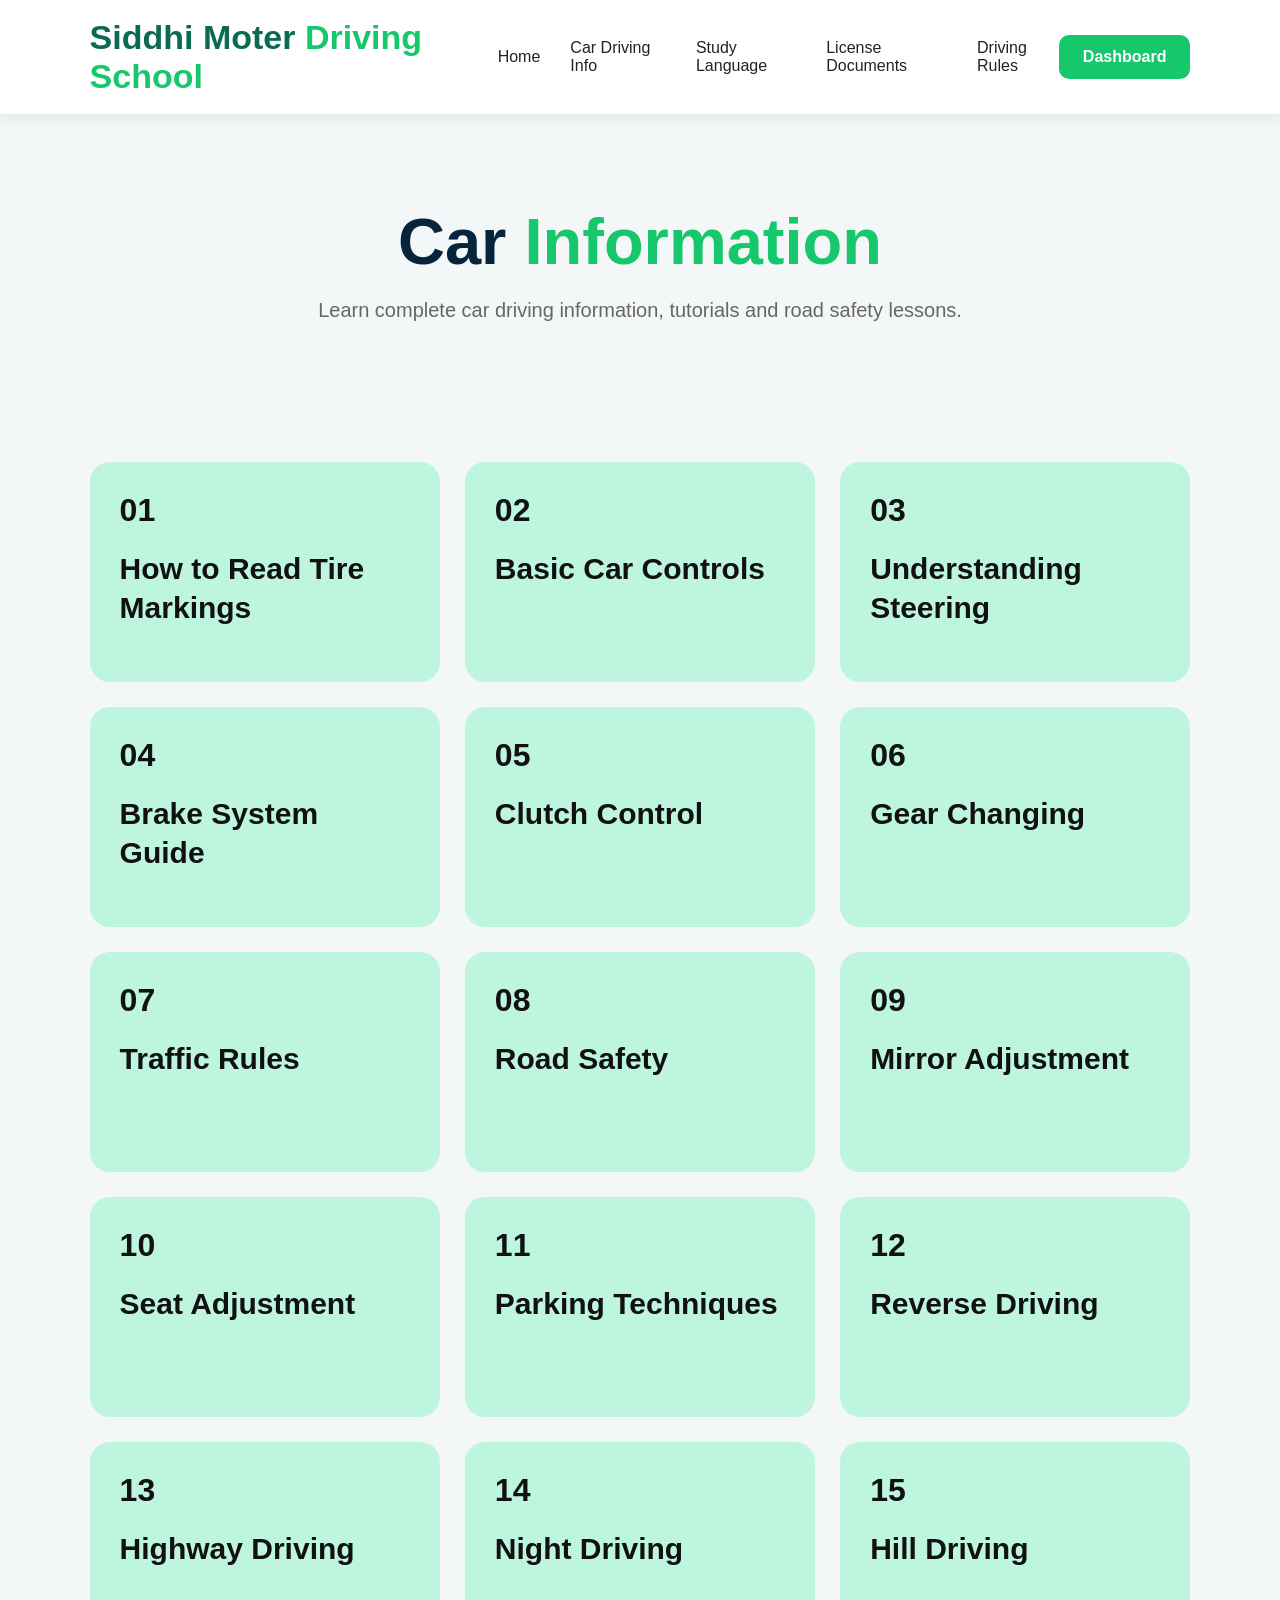
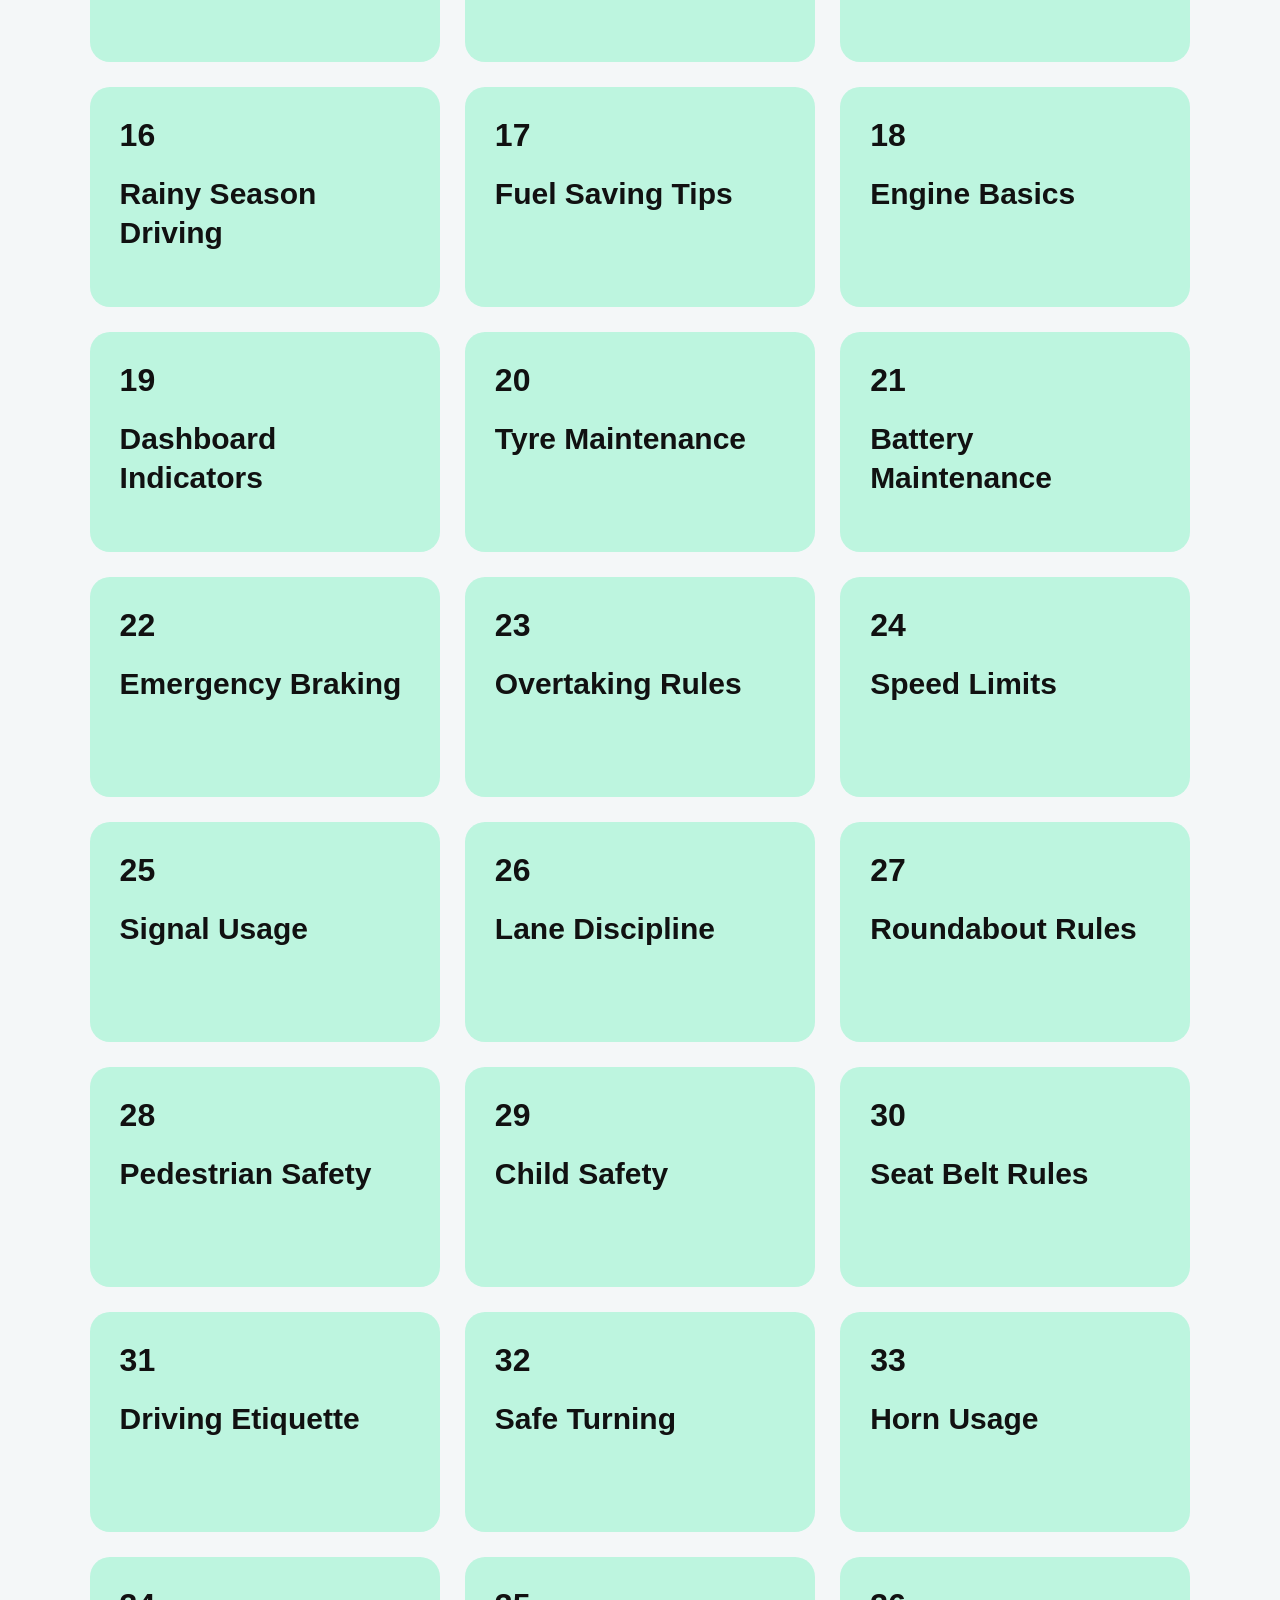
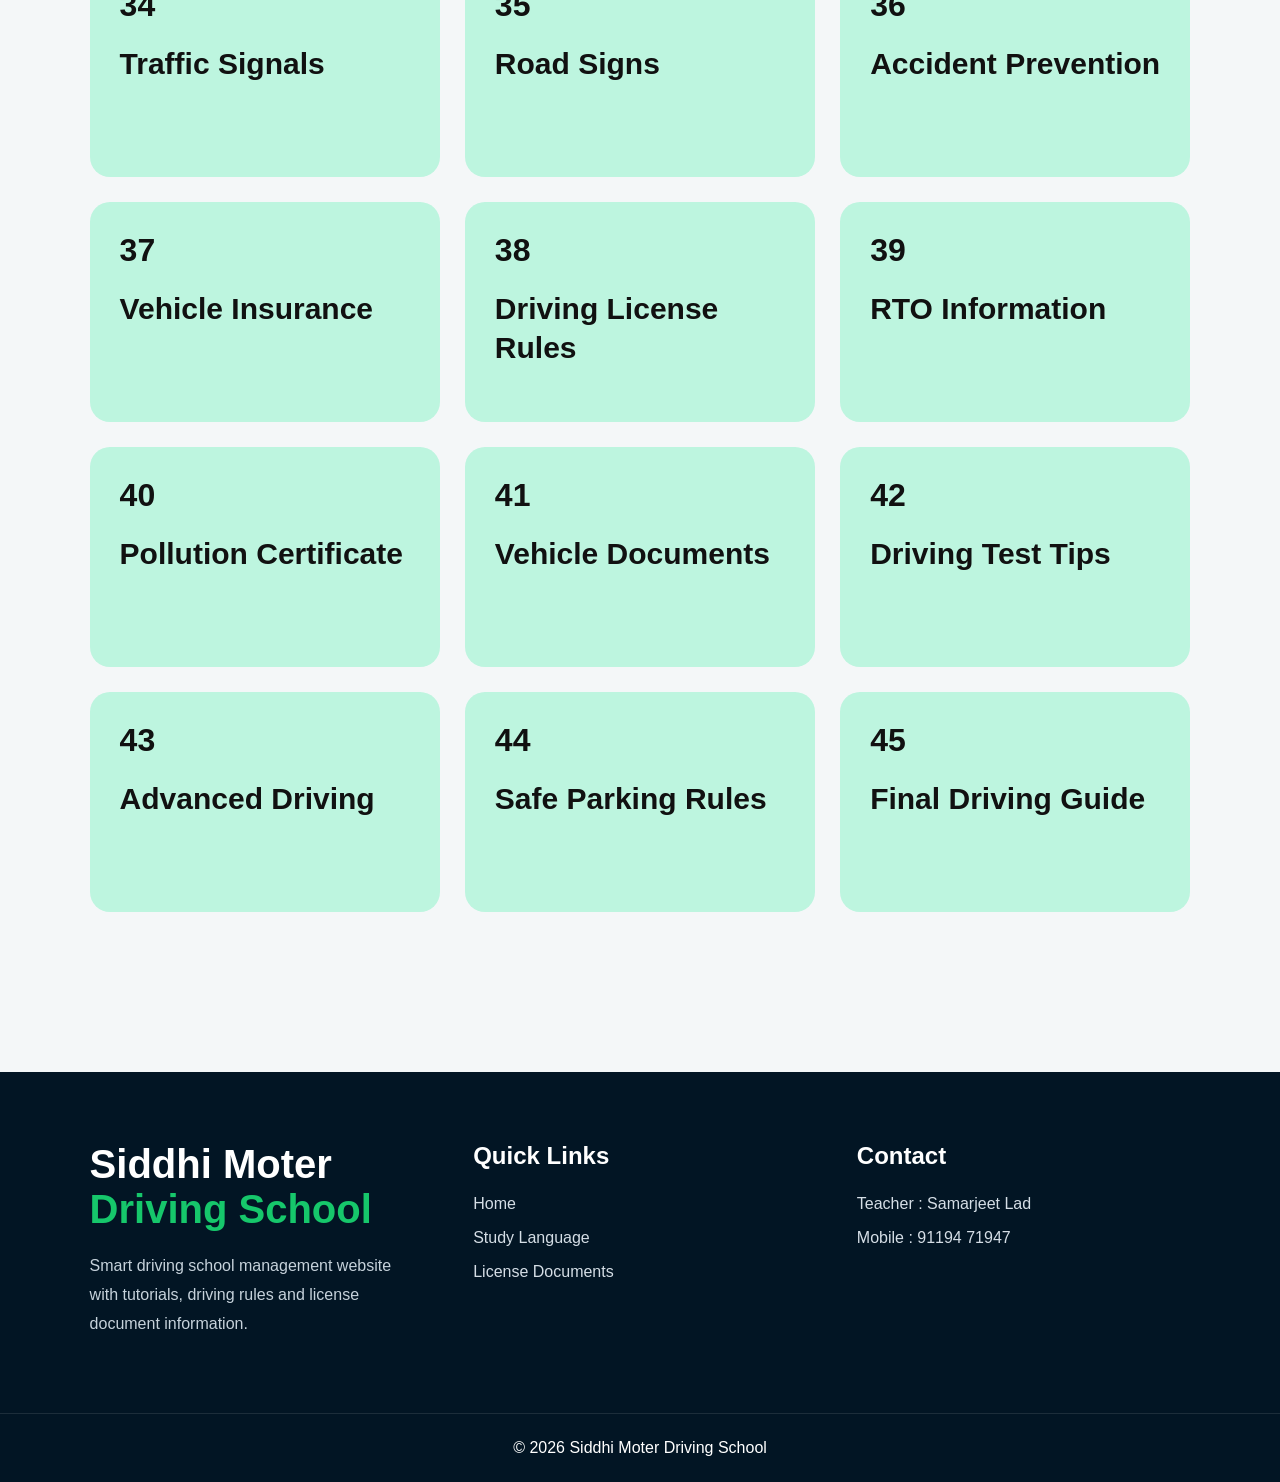
==== english-learning.html @ a5716d92 "chenge" ====
<!DOCTYPE html>
<html lang="en">

<head>

    <meta charset="UTF-8">

    <meta name="viewport"
    content="width=device-width, initial-scale=1.0">

    <title>Car Information</title>

    <!-- CSS -->
    <link rel="stylesheet"
    href="css/style.css">

</head>

<body>

    <!-- ================= NAVBAR ================= -->

    <nav class="navbar">

        <div class="logo">
            Siddhi Moter
            <span>Driving School</span>
        </div>

        <ul class="nav-links">

            <li><a href="Index.html">Home</a></li>

            <li><a href="#">Car Driving Info</a></li>

            <li><a href="study-language.html">
                Study Language
            </a></li>

            <li><a href="License document.html">
                License Documents
            </a></li>

            <li><a href="#">Driving Rules</a></li>

        </ul>

        <button class="btn">
            Dashboard
        </button>

    </nav>

    <!-- ================= PAGE TITLE ================= -->

    <section class="page-title">

        <h1>
            Car <span>Information</span>
        </h1>

        <p>
            Learn complete car driving information,
            tutorials and road safety lessons.
        </p>

    </section>

    <!-- ================= INFORMATION GRID ================= -->

    <section class="info-grid">

        <!-- CARD 01 -->

<!-- CARD 01 -->

<div class="info-card"

onclick="openPopup(

'How to Read Tire Markings',

'Understanding tire markings is essential when selecting the right tire for your vehicle.\n\n1️⃣ Tire Width (205):\nThe tire width is measured in millimeters. 205 means the tire is 205 mm wide. Wider tires provide better grip and stability.\n\n2️⃣ Aspect Ratio (55):\nThis represents the sidewall height as a percentage of the tire width. Lower sidewalls improve handling.\n\n3️⃣ Construction (R):\nR stands for radial construction, the most common and durable tire construction used in modern vehicles.\n\n4️⃣ Rim Diameter (16):\nThis shows the wheel size in inches. The tire fits a 16-inch rim.\n\n5️⃣ Load Index (91):\nThe load index indicates the maximum weight capacity. 91 means 615 kg per tire.\n\n6️⃣ Speed Rating (V):\nV-rated tires safely support speeds up to 240 km/h (149 mph).\n\nWhy This Matters:\nChoosing the correct tire improves safety, performance, handling and comfort while driving.\n\nNote:\nTire and Tyre are different spellings of the same thing. Tire is American English and Tyre is British English.'

)">

    <span>01</span>

    <h2>
        How to Read Tire Markings
    </h2>

</div>
        <!-- CARD 02 -->
        <a href="#" class="info-card">
            <span>02</span>
            <h2>Basic Car Controls</h2>
        </a>

        <!-- CARD 03 -->
        <a href="#" class="info-card">
            <span>03</span>
            <h2>Understanding Steering</h2>
        </a>

        <!-- CARD 04 -->
        <a href="#" class="info-card">
            <span>04</span>
            <h2>Brake System Guide</h2>
        </a>

        <!-- CARD 05 -->
        <a href="#" class="info-card">
            <span>05</span>
            <h2>Clutch Control</h2>
        </a>

        <!-- CARD 06 -->
        <a href="#" class="info-card">
            <span>06</span>
            <h2>Gear Changing</h2>
        </a>

        <!-- CARD 07 -->
        <a href="#" class="info-card">
            <span>07</span>
            <h2>Traffic Rules</h2>
        </a>

        <!-- CARD 08 -->
        <a href="#" class="info-card">
            <span>08</span>
            <h2>Road Safety</h2>
        </a>

        <!-- CARD 09 -->
        <a href="#" class="info-card">
            <span>09</span>
            <h2>Mirror Adjustment</h2>
        </a>

        <!-- CARD 10 -->
        <a href="#" class="info-card">
            <span>10</span>
            <h2>Seat Adjustment</h2>
        </a>

        <!-- CARD 11 -->
        <a href="#" class="info-card">
            <span>11</span>
            <h2>Parking Techniques</h2>
        </a>

        <!-- CARD 12 -->
        <a href="#" class="info-card">
            <span>12</span>
            <h2>Reverse Driving</h2>
        </a>

        <!-- CARD 13 -->
        <a href="#" class="info-card">
            <span>13</span>
            <h2>Highway Driving</h2>
        </a>

        <!-- CARD 14 -->
        <a href="#" class="info-card">
            <span>14</span>
            <h2>Night Driving</h2>
        </a>

        <!-- CARD 15 -->
        <a href="#" class="info-card">
            <span>15</span>
            <h2>Hill Driving</h2>
        </a>

        <!-- CARD 16 -->
        <a href="#" class="info-card">
            <span>16</span>
            <h2>Rainy Season Driving</h2>
        </a>

        <!-- CARD 17 -->
        <a href="#" class="info-card">
            <span>17</span>
            <h2>Fuel Saving Tips</h2>
        </a>

        <!-- CARD 18 -->
        <a href="#" class="info-card">
            <span>18</span>
            <h2>Engine Basics</h2>
        </a>

        <!-- CARD 19 -->
        <a href="#" class="info-card">
            <span>19</span>
            <h2>Dashboard Indicators</h2>
        </a>

        <!-- CARD 20 -->
        <a href="#" class="info-card">
            <span>20</span>
            <h2>Tyre Maintenance</h2>
        </a>

        <!-- CARD 21 -->
        <a href="#" class="info-card">
            <span>21</span>
            <h2>Battery Maintenance</h2>
        </a>

        <!-- CARD 22 -->
        <a href="#" class="info-card">
            <span>22</span>
            <h2>Emergency Braking</h2>
        </a>

        <!-- CARD 23 -->
        <a href="#" class="info-card">
            <span>23</span>
            <h2>Overtaking Rules</h2>
        </a>

        <!-- CARD 24 -->
        <a href="#" class="info-card">
            <span>24</span>
            <h2>Speed Limits</h2>
        </a>

        <!-- CARD 25 -->
        <a href="#" class="info-card">
            <span>25</span>
            <h2>Signal Usage</h2>
        </a>

        <!-- CARD 26 -->
        <a href="#" class="info-card">
            <span>26</span>
            <h2>Lane Discipline</h2>
        </a>

        <!-- CARD 27 -->
        <a href="#" class="info-card">
            <span>27</span>
            <h2>Roundabout Rules</h2>
        </a>

        <!-- CARD 28 -->
        <a href="#" class="info-card">
            <span>28</span>
            <h2>Pedestrian Safety</h2>
        </a>

        <!-- CARD 29 -->
        <a href="#" class="info-card">
            <span>29</span>
            <h2>Child Safety</h2>
        </a>

        <!-- CARD 30 -->
        <a href="#" class="info-card">
            <span>30</span>
            <h2>Seat Belt Rules</h2>
        </a>

        <!-- CARD 31 -->
        <a href="#" class="info-card">
            <span>31</span>
            <h2>Driving Etiquette</h2>
        </a>

        <!-- CARD 32 -->
        <a href="#" class="info-card">
            <span>32</span>
            <h2>Safe Turning</h2>
        </a>

        <!-- CARD 33 -->
        <a href="#" class="info-card">
            <span>33</span>
            <h2>Horn Usage</h2>
        </a>

        <!-- CARD 34 -->
        <a href="#" class="info-card">
            <span>34</span>
            <h2>Traffic Signals</h2>
        </a>

        <!-- CARD 35 -->
        <a href="#" class="info-card">
            <span>35</span>
            <h2>Road Signs</h2>
        </a>

        <!-- CARD 36 -->
        <a href="#" class="info-card">
            <span>36</span>
            <h2>Accident Prevention</h2>
        </a>

        <!-- CARD 37 -->
        <a href="#" class="info-card">
            <span>37</span>
            <h2>Vehicle Insurance</h2>
        </a>

        <!-- CARD 38 -->
        <a href="#" class="info-card">
            <span>38</span>
            <h2>Driving License Rules</h2>
        </a>

        <!-- CARD 39 -->
        <a href="#" class="info-card">
            <span>39</span>
            <h2>RTO Information</h2>
        </a>

        <!-- CARD 40 -->
        <a href="#" class="info-card">
            <span>40</span>
            <h2>Pollution Certificate</h2>
        </a>

        <!-- CARD 41 -->
        <a href="#" class="info-card">
            <span>41</span>
            <h2>Vehicle Documents</h2>
        </a>

        <!-- CARD 42 -->
        <a href="#" class="info-card">
            <span>42</span>
            <h2>Driving Test Tips</h2>
        </a>

        <!-- CARD 43 -->
        <a href="#" class="info-card">
            <span>43</span>
            <h2>Advanced Driving</h2>
        </a>

        <!-- CARD 44 -->
        <a href="#" class="info-card">
            <span>44</span>
            <h2>Safe Parking Rules</h2>
        </a>

        <!-- CARD 45 -->
        <a href="#" class="info-card">
            <span>45</span>
            <h2>Final Driving Guide</h2>
        </a>

    </section>

<script>

function openPopup(title, text){

    document.getElementById("popup")
    .style.display = "flex";

    document.getElementById("popup-title")
    .innerText = title;

    document.getElementById("popup-text")
    .innerText = text;
}

function closePopup(){

    document.getElementById("popup")
    .style.display = "none";
}

/* CLOSE WHEN CLICK OUTSIDE */

window.onclick = function(event){

    let popup =
    document.getElementById("popup");

    if(event.target == popup){

        popup.style.display = "none";
    }
}

</script>

<!-- ================= POPUP MODAL ================= -->

<div class="popup-overlay" id="popup">

    <div class="popup-box">

        <h1 id="popup-title">
            Car Information
        </h1>

        <p id="popup-text">

            Learn complete driving tutorials,
            traffic rules and safety information.

        </p>

        <button class="close-popup"
        onclick="closePopup()">

            Close

        </button>

    </div>

</div>

    <!-- ================= FOOTER ================= -->

    <footer class="footer">

        <div class="footer-container">

            <div class="footer-box">

                <h1 class="footer-logo">
                    Siddhi Moter
                    <span>Driving School</span>
                </h1>

                <p class="footer-text">

                    Smart driving school management
                    website with tutorials,
                    driving rules and license
                    document information.

                </p>

            </div>

            <div class="footer-box">

                <h2>Quick Links</h2>

                <a href="Index.html">Home</a>

                <a href="study-language.html">
                    Study Language
                </a>

                <a href="License document.html">
                    License Documents
                </a>

            </div>

            <div class="footer-box">

                <h2>Contact</h2>

                <a href="#">
                    Teacher : Samarjeet Lad
                </a>

                <a href="#">
                    Mobile : 91194 71947
                </a>

            </div>

        </div>

        <div class="footer-bottom">

            <p>
                © 2026 Siddhi Moter Driving School
            </p>

        </div>

    </footer>

</body>
</html>
---- css/style.css ----
/* ========================= */
/* GLOBAL CSS */
/* ========================= */

*{
    margin:0;
    padding:0;
    box-sizing:border-box;
    font-family:'Poppins', sans-serif;
}

html{
    scroll-behavior:smooth;
}

body{
    background:#f4f7f8;
    overflow-x:hidden;
    color:#222;
}

img{
    max-width:100%;
    display:block;
}

/* ========================= */
/* NAVBAR */
/* ========================= */

.navbar{
    width:100%;
    background:white;
    padding:18px 7%;
    display:flex;
    justify-content:space-between;
    align-items:center;
    position:sticky;
    top:0;
    z-index:1000;
    box-shadow:0 4px 15px rgba(0,0,0,0.08);
}

.logo{
    font-size:34px;
    font-weight:700;
    color:#0b6b50;
}

.logo span{
    color:#16c76b;
}

.nav-links{
    display:flex;
    align-items:center;
    gap:30px;
    list-style:none;
}

.nav-links li a{
    text-decoration:none;
    color:#222;
    font-size:16px;
    font-weight:500;
    position:relative;
    transition:0.3s;
}

.nav-links li a:hover{
    color:#0b6b50;
}

.nav-links li a::after{
    content:'';
    position:absolute;
    left:0;
    bottom:-5px;
    width:0%;
    height:2px;
    background:#16c76b;
    transition:0.3s;
}

.nav-links li a:hover::after{
    width:100%;
}

/* ========================= */
/* BUTTONS */
/* ========================= */

.btn,
.apply-btn{
    background:#16c76b;
    color:white;
    border:none;
    border-radius:10px;
    padding:13px 24px;
    cursor:pointer;
    font-size:16px;
    font-weight:600;
    transition:0.3s;
}

.btn:hover,
.apply-btn:hover{
    background:#0b8e4b;
    transform:translateY(-3px);
}

/* ========================= */
/* HERO SECTION */
/* ========================= */

.hero{
    width:100%;
    min-height:90vh;
    display:flex;
    justify-content:space-between;
    align-items:center;
    gap:50px;
    padding:70px 7%;
}

.hero-text{
    flex:1;
    animation:fadeUp 1s ease;
}

.small-title{
    color:#0b6b50;
    font-size:14px;
    letter-spacing:3px;
    margin-bottom:20px;
    font-weight:700;
}

.hero-text h1{
    font-size:72px;
    line-height:1.1;
    color:#06253d;
    margin-bottom:25px;
}

.hero-text h1 span{
    color:#16c76b;
}

.hero-text p{
    font-size:20px;
    color:#555;
    line-height:1.8;
    margin-bottom:35px;
}

.hero-buttons{
    display:flex;
    gap:20px;
    flex-wrap:wrap;
}

.outline-btn{
    padding:13px 24px;
    border:2px solid #0b6b50;
    border-radius:10px;
    text-decoration:none;
    color:#0b6b50;
    font-weight:600;
    transition:0.3s;
}

.outline-btn:hover{
    background:#0b6b50;
    color:white;
}

.hero-image{
    flex:1;
}

.hero-image img{
    width:100%;
    height:550px;
    object-fit:cover;
    border-radius:30px;
    box-shadow:0 10px 30px rgba(0,0,0,0.15);
    animation:float 4s infinite ease-in-out;
}

/* ========================= */
/* CARDS */
/* ========================= */

.cards,
.documents,
.rules-container,
.rule-details{
    display:grid;
    gap:30px;
}

.cards{
    padding:80px 7%;
    grid-template-columns:repeat(auto-fit,minmax(250px,1fr));
}

.card,
.doc-card,
.language-card,
.rule-box{
    background:white;
    border-radius:25px;
    overflow:hidden;
    box-shadow:0 10px 30px rgba(0,0,0,0.08);
    transition:0.4s;
}

.card:hover,
.doc-card:hover,
.language-card:hover,
.rule-box:hover{
    transform:translateY(-10px);
}

.card{
    padding:35px;
}

.card h2{
    color:#0b6b50;
    margin-bottom:15px;
}

.card p{
    color:#555;
    line-height:1.7;
}

/* ========================= */
/* PAGE TITLE */
/* ========================= */

.page-title{
    text-align:center;
    padding:90px 20px 60px;
}

.page-title h1{
    font-size:65px;
    color:#06253d;
    margin-bottom:20px;
}

.page-title h1 span{
    color:#16c76b;
}

.page-title p{
    color:#666;
    font-size:20px;
}

/* ========================= */
/* DOCUMENT SECTION */
/* ========================= */

.documents{
    padding:40px 7% 80px;
    grid-template-columns:repeat(auto-fit,minmax(280px,1fr));
}

.doc-card img{
    width:100%;
    height:240px;
    object-fit:cover;
}

.doc-content{
    padding:25px;
}

.doc-content h2{
    color:#0b6b50;
    margin-bottom:15px;
}

.doc-content p{
    color:#555;
    line-height:1.7;
    margin-bottom:20px;
}

/* ========================= */
/* RULES SECTION */
/* ========================= */

.rules-section{
    padding:90px 7%;
    background:#f8fffb;
    text-align:center;
}

.rules-section h1{
    font-size:55px;
    margin-bottom:20px;
    color:#06253d;
}

.rules-section h1 span{
    color:#16c76b;
}

.rules-section p{
    color:#666;
    font-size:18px;
    margin-bottom:50px;
}

.rules-container{
    grid-template-columns:repeat(auto-fit,minmax(320px,1fr));
}

.language-card img{
    width:100%;
    height:280px;
    object-fit:cover;
}

.language-content{
    padding:30px;
}

.language-content h2{
    color:#0b6b50;
    margin-bottom:15px;
}

.language-content p{
    color:#555;
    line-height:1.7;
    margin-bottom:20px;
}

/* ========================= */
/* RULE DETAILS */
/* ========================= */

.rule-details{
    padding:70px 7%;
    grid-template-columns:repeat(auto-fit,minmax(350px,1fr));
}

.rule-box{
    padding:40px;
}

.rule-box h1{
    color:#0b6b50;
    margin-bottom:25px;
    font-size:34px;
}

.rule-box ul{
    padding-left:20px;
}

.rule-box ul li{
    margin-bottom:18px;
    line-height:1.8;
    color:#444;
}

/* ========================= */
/* FOOTER */
/* ========================= */

.footer{
    background:#021524;
    color:white;
    padding-top:70px;
    margin-top:80px;
}

.footer-container{
    padding:0 7%;
    display:grid;
    grid-template-columns:repeat(auto-fit,minmax(220px,1fr));
    gap:50px;
}

.footer-box{
    display:flex;
    flex-direction:column;
}

.footer-logo{
    font-size:40px;
    margin-bottom:20px;
}

.footer-logo span{
    color:#16c76b;
}

.footer-text{
    color:#c6d2db;
    line-height:1.8;
    margin-bottom:25px;
}

.footer-box h2{
    margin-bottom:25px;
}

.footer-box a{
    text-decoration:none;
    color:#d5dee6;
    margin-bottom:16px;
    transition:0.3s;
}

.footer-box a:hover{
    color:#16c76b;
    transform:translateX(5px);
}

.footer-bottom{
    margin-top:50px;
    border-top:1px solid rgba(255,255,255,0.1);
    text-align:center;
    padding:25px;
}

/* ========================= */
/* ANIMATION */
/* ========================= */

@keyframes fadeUp{

    from{
        opacity:0;
        transform:translateY(40px);
    }

    to{
        opacity:1;
        transform:translateY(0);
    }
}

@keyframes float{

    0%{
        transform:translateY(0px);
    }

    50%{
        transform:translateY(-15px);
    }

    100%{
        transform:translateY(0px);
    }
}

/* ========================= */
/* TABLET */
/* ========================= */

@media(max-width:992px){

    .hero{
        flex-direction:column;
        text-align:center;
    }

    .hero-text h1{
        font-size:52px;
    }

    .hero-buttons{
        justify-content:center;
    }

    .hero-image img{
        height:auto;
    }
}

/* ================= MOBILE NAVBAR ================= */

@media(max-width:768px){

    .navbar{
        width:100%;
        padding:12px 15px;
        display:flex;
        justify-content:space-between;
        align-items:center;
        flex-wrap:nowrap;
        overflow-x:auto;
        white-space:nowrap;
        gap:15px;
    }

    .navbar::-webkit-scrollbar{
        display:none;
    }

    .logo{
        font-size:28px;
        flex-shrink:0;
    }

    .nav-links{
        display:flex;
        flex-direction:row;
        align-items:center;
        gap:12px;
        list-style:none;
        flex-shrink:0;
    }

    .nav-links li{
        width:auto;
    }

    .nav-links li a{
        text-decoration:none;
        color:#222;
        font-size:14px;
        padding:10px 16px;
        background:#f1f4f5;
        border-radius:8px;
        display:block;
        transition:0.3s;
    }

    .nav-links li a:hover{
        background:#16c76b;
        color:white;
    }

    .btn{
        padding:10px 18px;
        font-size:14px;
        flex-shrink:0;
    }

}

.card-link{
    text-decoration:none;
    color:inherit;
    display:block;
}

/* ========================= */
/* SMALL MOBILE */
/* ========================= */

/*@media(max-width:480px){

    .hero-text h1{
        font-size:32px;
    }

    .page-title h1{
        font-size:34px;
    }

    .rules-section h1{
        font-size:30px;
    }

    .logo{
        font-size:28px;
    }
}*/
/* ========================= */
/* LANGUAGE STUDY CARD */
/* ========================= */

.language-study-card{
    text-align:center;
    padding:50px 30px;
}

.language-icon{
    font-size:60px;
    margin-bottom:20px;
}

.language-study-card h2{
    font-size:35px;
    margin-bottom:20px;
}

.language-study-card p{
    font-size:17px;
    line-height:1.8;
}

/* ========================= */
/* MOBILE */
/* ========================= */

@media(max-width:768px){

    .language-study-card{
        padding:40px 20px;
    }

    .language-icon{
        font-size:50px;
    }

    .language-study-card h2{
        font-size:28px;
    }

}/* ========================= */
/* INFORMATION GRID */
/* ========================= */

.info-grid{
    padding:80px 7%;
    display:grid;
    grid-template-columns:
    repeat(auto-fit,minmax(260px,1fr));
    gap:25px;
}

.info-card{
    background:#bdf5df;
    border-radius:20px;
    padding:30px;
    text-decoration:none;
    color:#111;
    min-height:220px;
    transition:0.4s;
    display:flex;
    flex-direction:column;
    justify-content:flex-start;
}

.info-card:hover{
    transform:translateY(-10px);
    background:#16c76b;
    color:white;
}

.info-card span{
    font-size:32px;
    margin-bottom:20px;
    font-weight:700;
}

.info-card h2{
    font-size:30px;
    line-height:1.3;
    font-weight:600;
}

/* ========================= */
/* MOBILE */
/* ========================= */

@media(max-width:768px){

    .info-grid{
        grid-template-columns:1fr;
        padding:40px 20px;
    }

    .info-card{
        min-height:180px;
    }

    .info-card h2{
        font-size:24px;
    }

}


/* ========================= */
/* POPUP MODAL */
/* ========================= */

.popup-overlay{
    position:fixed;
    top:0;
    left:0;
    width:100%;
    height:100%;
    background:rgba(0,0,0,0.6);
    display:none;
    justify-content:center;
    align-items:center;
    z-index:9999;
    padding:20px;
}

.popup-box{
    width:100%;
    max-width:650px;
    background:linear-gradient(
    135deg,
    #5f8dff,
    #8c4bdb
    );

    border-radius:30px;
    padding:60px 40px;
    text-align:center;
    color:white;
    animation:popupShow 0.4s ease;
}

.popup-box h1{
    font-size:48px;
    margin-bottom:30px;
    color:#b7ff00;
}

.popup-box p{
    font-size:22px;
    line-height:1.8;
    margin-bottom:40px;
}

.close-popup{
    background:#ff5722;
    color:white;
    border:none;
    padding:15px 35px;
    border-radius:15px;
    font-size:18px;
    cursor:pointer;
    transition:0.3s;
}

.close-popup:hover{
    background:#e63e00;
    transform:scale(1.05);
}

/* ========================= */
/* POPUP ANIMATION */
/* ========================= */

@keyframes popupShow{

    from{
        opacity:0;
        transform:scale(0.7);
    }

    to{
        opacity:1;
        transform:scale(1);
    }
}

/* ========================= */
/* MOBILE */
/* ========================= */

@media(max-width:768px){

    .popup-box{
        padding:40px 25px;
    }

    .popup-box h1{
        font-size:34px;
    }

    .popup-box p{
        font-size:18px;
    }

}
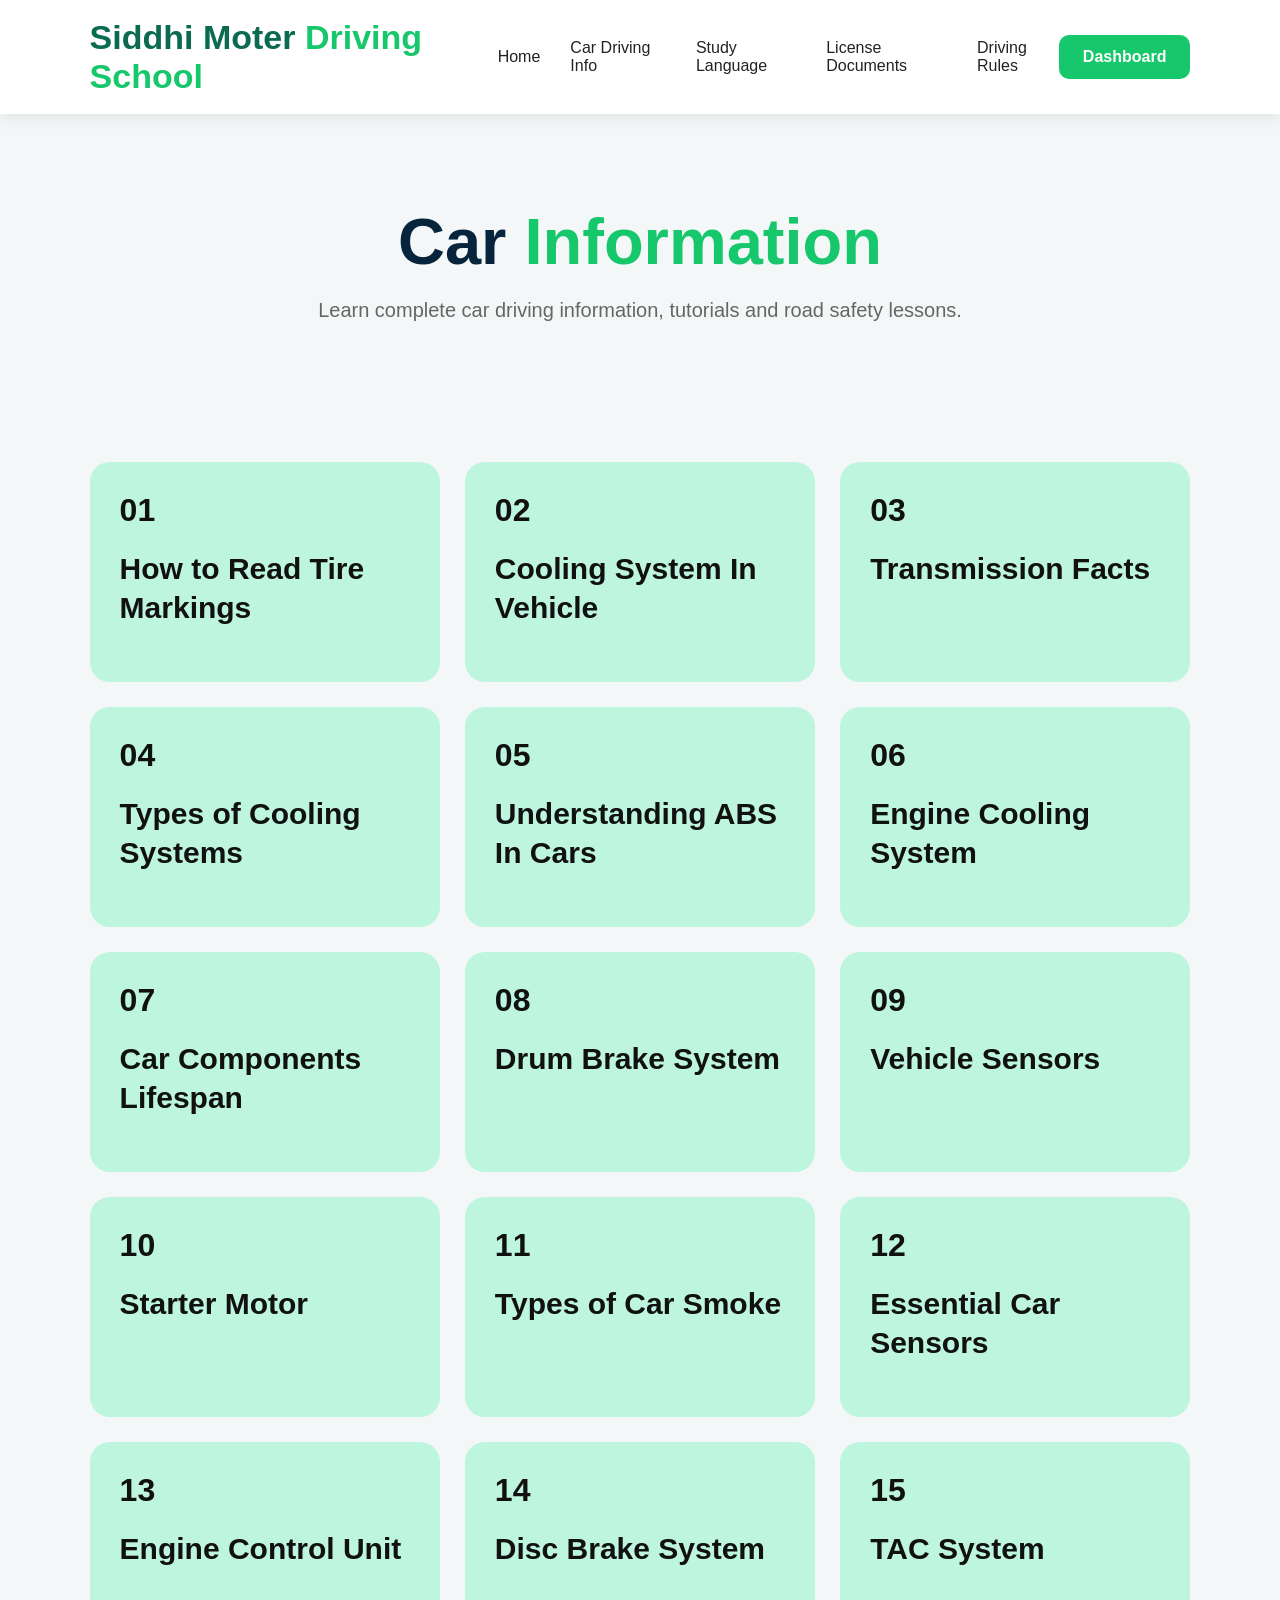
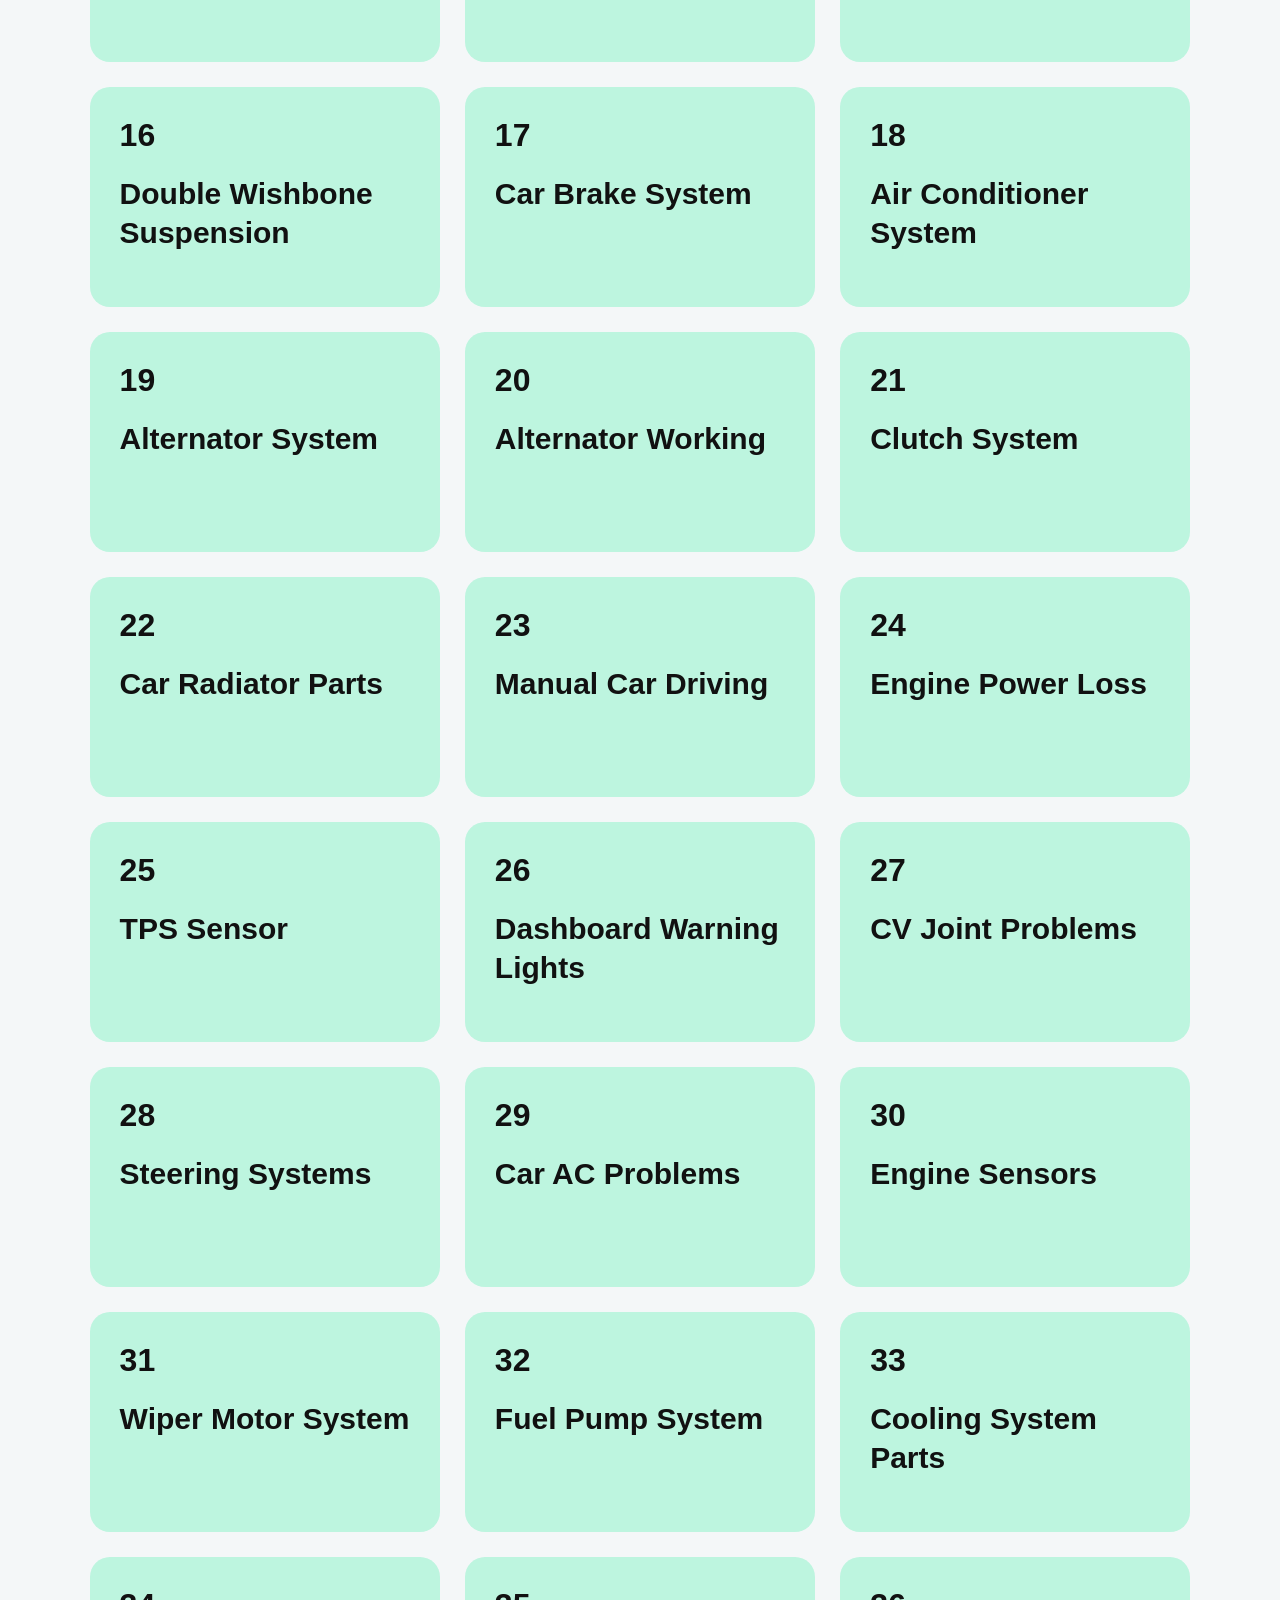
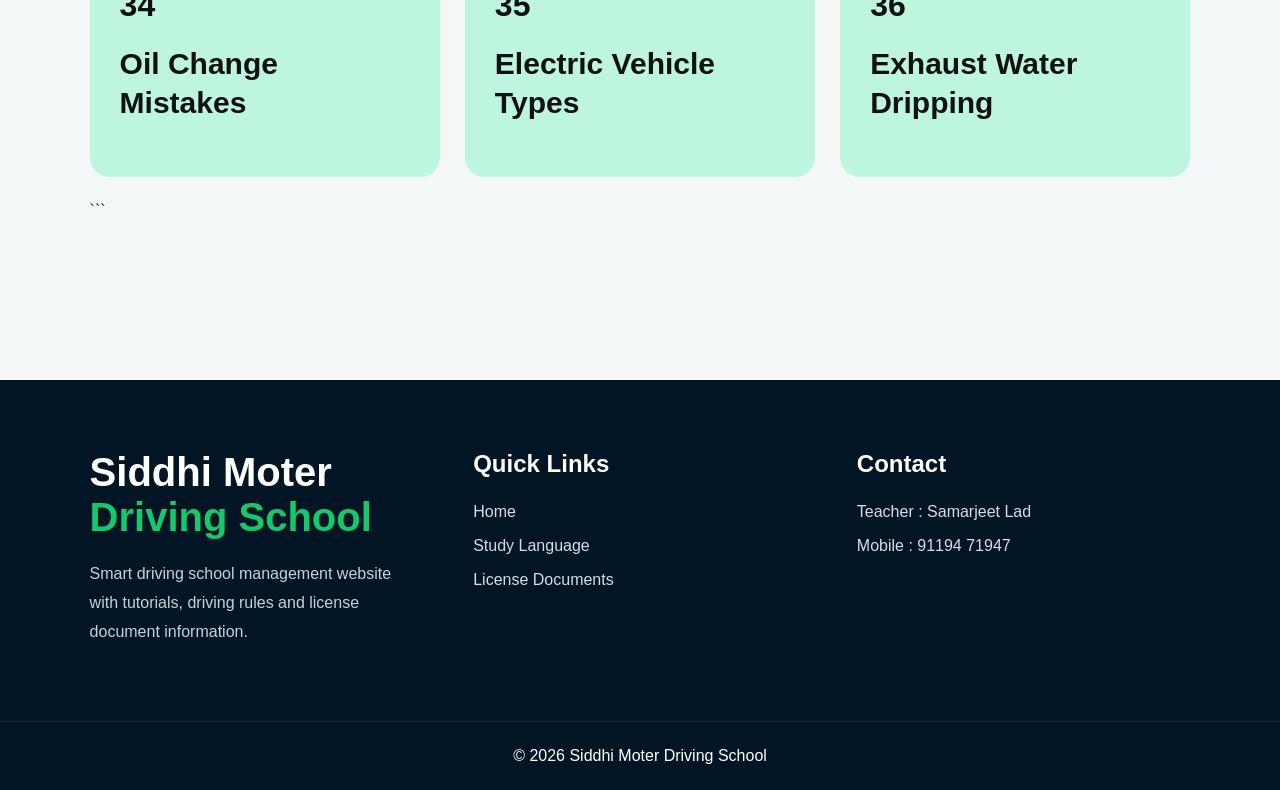
==== commit 1cafb6b7: "chenge" ====
--- a/english-learning.html
+++ b/english-learning.html
@@ -92,268 +92,700 @@
 
 </div>
         <!-- CARD 02 -->
-        <a href="#" class="info-card">
-            <span>02</span>
-            <h2>Basic Car Controls</h2>
-        </a>
-
+       <div class="info-card"
+
+onclick="openPopup(
+
+'Cooling System In Vehicle',
+
+'The main function of a cooling system is to manage your car engine temperature during combustion.\n\nCoolant flows through engine passages and absorbs heat. It then returns to the radiator where airflow cools it down.\n\n📌 How Cooling System Works:\nThe water pump pushes coolant through the engine block. The coolant absorbs engine heat and flows toward the radiator for cooling.\n\n📌 Functions of Cooling System:\n• Maintains engine temperature\n• Prevents overheating\n• Improves engine efficiency\n• Prevents freezing during winter\n• Reduces engine damage\n\nAn efficient cooling system helps maintain engine performance and protects moving parts from excessive friction and heat.'
+
+)">
+
+    <span>02</span>
+
+    <h2>
+        Cooling System In Vehicle
+    </h2>
+
+</div>
         <!-- CARD 03 -->
-        <a href="#" class="info-card">
-            <span>03</span>
-            <h2>Understanding Steering</h2>
-        </a>
-
+       <div class="info-card"
+
+onclick="openPopup(
+
+'Five Lesser-Known Facts About Transmissions',
+
+'🚗 Five Lesser-Known Facts About Transmissions:\n\n1️⃣ Ease of Use (Automatic):\nAutomatic transmissions shift gears automatically and are ideal for beginners.\n\n2️⃣ Driver Engagement (Manual):\nManual transmissions provide greater driving control and precision.\n\n3️⃣ Fuel Efficiency:\nModern automatic transmissions now compete with manuals using advanced technologies.\n\n4️⃣ Performance:\nManual transmissions perform better in off-roading and racing situations.\n\n5️⃣ Cost Savings:\nManual vehicles are generally cheaper to repair and maintain.\n\nUnderstanding transmissions helps drivers choose the best option for comfort, performance and driving style.'
+
+)">
+
+    <span>03</span>
+
+    <h2>
+        Transmission Facts
+    </h2>
+
+</div>
         <!-- CARD 04 -->
-        <a href="#" class="info-card">
-            <span>04</span>
-            <h2>Brake System Guide</h2>
-        </a>
-
+      <div class="info-card"
+
+onclick="openPopup(
+
+'Types of Cooling Systems In Vehicles',
+
+'📌 There are two main types of cooling systems used in vehicles.\n\n1️⃣ Air Cooling System:\nThis system uses air to remove heat from engine parts.\n\nAdvantages:\n• Lightweight\n• Simple design\n• No antifreeze required\n• Suitable for water-scarcity areas\n\nDisadvantages:\n• Less cooling efficiency\n• Produces more noise\n\n2️⃣ Water Cooling System:\nThis system uses water circulation to absorb and remove engine heat.\n\nAdvantages:\n• Better heat transfer\n• Suitable for large engines\n• High thermal conductivity\n\nDisadvantages:\n• Can cause corrosion\n• Requires regular maintenance\n\nCooling systems are essential to maintain proper engine temperature and prevent overheating.'
+
+)">
+
+    <span>04</span>
+
+    <h2>
+        Types of Cooling Systems
+    </h2>
+
+</div>
         <!-- CARD 05 -->
-        <a href="#" class="info-card">
-            <span>05</span>
-            <h2>Clutch Control</h2>
-        </a>
-
-        <!-- CARD 06 -->
-        <a href="#" class="info-card">
-            <span>06</span>
-            <h2>Gear Changing</h2>
-        </a>
-
-        <!-- CARD 07 -->
-        <a href="#" class="info-card">
-            <span>07</span>
-            <h2>Traffic Rules</h2>
-        </a>
-
-        <!-- CARD 08 -->
-        <a href="#" class="info-card">
-            <span>08</span>
-            <h2>Road Safety</h2>
-        </a>
-
-        <!-- CARD 09 -->
-        <a href="#" class="info-card">
-            <span>09</span>
-            <h2>Mirror Adjustment</h2>
-        </a>
-
-        <!-- CARD 10 -->
-        <a href="#" class="info-card">
-            <span>10</span>
-            <h2>Seat Adjustment</h2>
-        </a>
-
-        <!-- CARD 11 -->
-        <a href="#" class="info-card">
-            <span>11</span>
-            <h2>Parking Techniques</h2>
-        </a>
-
-        <!-- CARD 12 -->
-        <a href="#" class="info-card">
-            <span>12</span>
-            <h2>Reverse Driving</h2>
-        </a>
-
-        <!-- CARD 13 -->
-        <a href="#" class="info-card">
-            <span>13</span>
-            <h2>Highway Driving</h2>
-        </a>
-
-        <!-- CARD 14 -->
-        <a href="#" class="info-card">
-            <span>14</span>
-            <h2>Night Driving</h2>
-        </a>
-
-        <!-- CARD 15 -->
-        <a href="#" class="info-card">
-            <span>15</span>
-            <h2>Hill Driving</h2>
-        </a>
-
-        <!-- CARD 16 -->
-        <a href="#" class="info-card">
-            <span>16</span>
-            <h2>Rainy Season Driving</h2>
-        </a>
-
-        <!-- CARD 17 -->
-        <a href="#" class="info-card">
-            <span>17</span>
-            <h2>Fuel Saving Tips</h2>
-        </a>
-
-        <!-- CARD 18 -->
-        <a href="#" class="info-card">
-            <span>18</span>
-            <h2>Engine Basics</h2>
-        </a>
-
-        <!-- CARD 19 -->
-        <a href="#" class="info-card">
-            <span>19</span>
-            <h2>Dashboard Indicators</h2>
-        </a>
-
-        <!-- CARD 20 -->
-        <a href="#" class="info-card">
-            <span>20</span>
-            <h2>Tyre Maintenance</h2>
-        </a>
-
-        <!-- CARD 21 -->
-        <a href="#" class="info-card">
-            <span>21</span>
-            <h2>Battery Maintenance</h2>
-        </a>
-
-        <!-- CARD 22 -->
-        <a href="#" class="info-card">
-            <span>22</span>
-            <h2>Emergency Braking</h2>
-        </a>
-
-        <!-- CARD 23 -->
-        <a href="#" class="info-card">
-            <span>23</span>
-            <h2>Overtaking Rules</h2>
-        </a>
-
-        <!-- CARD 24 -->
-        <a href="#" class="info-card">
-            <span>24</span>
-            <h2>Speed Limits</h2>
-        </a>
-
-        <!-- CARD 25 -->
-        <a href="#" class="info-card">
-            <span>25</span>
-            <h2>Signal Usage</h2>
-        </a>
-
-        <!-- CARD 26 -->
-        <a href="#" class="info-card">
-            <span>26</span>
-            <h2>Lane Discipline</h2>
-        </a>
-
-        <!-- CARD 27 -->
-        <a href="#" class="info-card">
-            <span>27</span>
-            <h2>Roundabout Rules</h2>
-        </a>
-
-        <!-- CARD 28 -->
-        <a href="#" class="info-card">
-            <span>28</span>
-            <h2>Pedestrian Safety</h2>
-        </a>
-
-        <!-- CARD 29 -->
-        <a href="#" class="info-card">
-            <span>29</span>
-            <h2>Child Safety</h2>
-        </a>
-
-        <!-- CARD 30 -->
-        <a href="#" class="info-card">
-            <span>30</span>
-            <h2>Seat Belt Rules</h2>
-        </a>
-
-        <!-- CARD 31 -->
-        <a href="#" class="info-card">
-            <span>31</span>
-            <h2>Driving Etiquette</h2>
-        </a>
-
-        <!-- CARD 32 -->
-        <a href="#" class="info-card">
-            <span>32</span>
-            <h2>Safe Turning</h2>
-        </a>
-
-        <!-- CARD 33 -->
-        <a href="#" class="info-card">
-            <span>33</span>
-            <h2>Horn Usage</h2>
-        </a>
-
-        <!-- CARD 34 -->
-        <a href="#" class="info-card">
-            <span>34</span>
-            <h2>Traffic Signals</h2>
-        </a>
-
-        <!-- CARD 35 -->
-        <a href="#" class="info-card">
-            <span>35</span>
-            <h2>Road Signs</h2>
-        </a>
-
-        <!-- CARD 36 -->
-        <a href="#" class="info-card">
-            <span>36</span>
-            <h2>Accident Prevention</h2>
-        </a>
-
-        <!-- CARD 37 -->
-        <a href="#" class="info-card">
-            <span>37</span>
-            <h2>Vehicle Insurance</h2>
-        </a>
-
-        <!-- CARD 38 -->
-        <a href="#" class="info-card">
-            <span>38</span>
-            <h2>Driving License Rules</h2>
-        </a>
-
-        <!-- CARD 39 -->
-        <a href="#" class="info-card">
-            <span>39</span>
-            <h2>RTO Information</h2>
-        </a>
-
-        <!-- CARD 40 -->
-        <a href="#" class="info-card">
-            <span>40</span>
-            <h2>Pollution Certificate</h2>
-        </a>
-
-        <!-- CARD 41 -->
-        <a href="#" class="info-card">
-            <span>41</span>
-            <h2>Vehicle Documents</h2>
-        </a>
-
-        <!-- CARD 42 -->
-        <a href="#" class="info-card">
-            <span>42</span>
-            <h2>Driving Test Tips</h2>
-        </a>
-
-        <!-- CARD 43 -->
-        <a href="#" class="info-card">
-            <span>43</span>
-            <h2>Advanced Driving</h2>
-        </a>
-
-        <!-- CARD 44 -->
-        <a href="#" class="info-card">
-            <span>44</span>
-            <h2>Safe Parking Rules</h2>
-        </a>
-
-        <!-- CARD 45 -->
-        <a href="#" class="info-card">
-            <span>45</span>
-            <h2>Final Driving Guide</h2>
-        </a>
+      <div class="info-card"
+
+onclick="openPopup(
+
+'Understanding ABS In Cars',
+
+'ABS stands for Anti-lock Braking System.\n\n📌 Roles of ABS:\n• Prevents wheel locking during hard braking\n• Maintains steering control\n• Reduces stopping distance\n• Improves braking on slippery roads\n• Prevents skidding\n\n📌 Diagnosing ABS Errors:\n• ABS warning light stays ON\n• Grinding or buzzing sound\n• Longer stopping distance\n• Brake pedal vibration\n• Difficulty controlling steering\n\n📌 Common ABS DTC Codes:\n• C1011 - ABS Pump Motor Circuit Failure\n• C1145 - Wheel Speed Sensor Failure\n• C1246 - Pump Motor Relay Circuit Issue\n• C1296 - Hydraulic Pressure Sensor High Voltage\n\nABS improves overall vehicle safety and gives drivers better control during emergency braking situations.'
+
+)">
+
+    <span>05</span>
+
+    <h2>
+        Understanding ABS In Cars
+    </h2>
+
+</div>
+
+
+
+<div class="info-card"
+
+onclick="openPopup(
+
+'Engine Cooling System Diagram',
+
+'This diagram explains the vehicle engine cooling system and its major components.\n\n1️⃣ Thermostat:\nControls coolant flow based on engine temperature.\n\n2️⃣ Radiator:\nDissipates heat from coolant using airflow.\n\n3️⃣ Water Pump:\nCirculates coolant through the engine system.\n\n4️⃣ Upper & Lower Hoses:\nCarry coolant between engine and radiator.\n\n5️⃣ Heater Core:\nUses hot coolant to warm the vehicle interior.\n\n6️⃣ Expansion Tank:\nStores excess coolant during heat expansion.\n\n7️⃣ Fan:\nPulls air through the radiator to improve cooling.\n\nThe cooling system maintains engine temperature and prevents overheating.'
+
+)">
+
+    <span>06</span>
+
+    <h2>
+        Engine Cooling System
+    </h2>
+
+</div>
+
+<!-- ================= CARD 07 ================= -->
+
+<div class="info-card"
+
+onclick="openPopup(
+
+'Car Components Lifespan',
+
+'📌 Approximate Lifespan of Vehicle Components:\n\n1️⃣ Engine Oil: 5,000 - 10,000 km\n2️⃣ Oil Filter: 5,000 - 10,000 km\n3️⃣ Air Filter: 15,000 - 30,000 km\n4️⃣ Fuel Filter: 20,000 - 40,000 km\n5️⃣ Battery: 50,000 - 100,000 km\n6️⃣ Timing Belt: 50,000 - 100,000 km\n7️⃣ Brake Pads: 30,000 - 50,000 km\n8️⃣ Brake Disc: 50,000 - 100,000 km\n9️⃣ Shock Absorbers: 50,000 - 100,000 km\n🔟 Coolant: 50,000 - 100,000 km\n\nActual lifespan depends on driving conditions, maintenance and vehicle usage. Always consult a mechanic or owner manual for accurate servicing.'
+
+)">
+
+    <span>07</span>
+
+    <h2>
+        Car Components Lifespan
+    </h2>
+
+</div>
+
+<!-- ================= CARD 08 ================= -->
+
+<div class="info-card"
+
+onclick="openPopup(
+
+'Drum Brake System',
+
+'📖 Drum Brake System Explained:\n\n1️⃣ Brake Drum:\nRotating component connected to the wheel.\n\n2️⃣ Brake Shoes:\nCreate friction against the drum.\n\n3️⃣ Wheel Cylinder:\nPushes brake shoes outward.\n\n4️⃣ Return Springs:\nPull shoes back after braking.\n\n5️⃣ Backing Plate:\nSupports all brake components.\n\n6️⃣ Adjuster Mechanism:\nMaintains proper shoe clearance.\n\n⚙️ Working Principle:\nHydraulic pressure pushes brake shoes against the drum, creating friction to stop the vehicle.\n\n📌 Advantages:\n• Cost-effective\n• Durable\n• Self-energizing braking system'
+
+)">
+
+    <span>08</span>
+
+    <h2>
+        Drum Brake System
+    </h2>
+
+</div>
+
+<!-- ================= CARD 09 ================= -->
+
+<div class="info-card"
+
+onclick="openPopup(
+
+'Vehicle Sensors',
+
+'📌 Types of Vehicle Sensors:\n\n1️⃣ Mass Air Flow Sensor (MAF)\nMeasures air entering the engine.\n\n2️⃣ Throttle Position Sensor (TPS)\nMonitors throttle valve position.\n\n3️⃣ Oxygen Sensor\nMeasures oxygen in exhaust gases.\n\n4️⃣ Engine Knock Sensor\nDetects engine knocking sounds.\n\n5️⃣ Camshaft Position Sensor\nTracks camshaft position and rotation.\n\n6️⃣ Coolant Temperature Sensor\nMeasures engine coolant temperature.\n\n7️⃣ NOx Sensor\nMonitors nitrogen oxide emissions.\n\n8️⃣ MAP Sensor\nMeasures intake manifold pressure.\n\nThese sensors help improve fuel efficiency, engine performance and emissions control.'
+
+)">
+
+    <span>09</span>
+
+    <h2>
+        Vehicle Sensors
+    </h2>
+
+</div>
+
+<!-- ================= CARD 10 ================= -->
+
+<div class="info-card"
+
+onclick="openPopup(
+
+'Starter Motor',
+
+'📌 Starter Motor Explained:\n\nThe starter motor is an electric motor used to crank and start the engine.\n\n1️⃣ Ignition:\nTurning the key sends electrical signal.\n\n2️⃣ Engagement:\nPinion gear connects with flywheel.\n\n3️⃣ Cranking:\nStarter motor spins the engine.\n\n4️⃣ Engine Start:\nEngine starts and starter disengages.\n\n📌 Important Parts:\n• Solenoid\n• Pinion Gear\n• Drive Mechanism\n\nModern vehicles use compact high-torque starter motors for better efficiency.'
+
+)">
+
+    <span>10</span>
+
+    <h2>
+        Starter Motor
+    </h2>
+
+</div>
+
+<!-- ================= CARD 11 ================= -->
+
+<div class="info-card"
+
+onclick="openPopup(
+
+'Types of Car Smoke',
+
+'📌 Different Types of Car Smoke:\n\n1️⃣ White Smoke:\nCause: Blown head gasket.\nIndicates coolant entering combustion chamber.\n\n2️⃣ Blue Smoke:\nCause: Worn piston rings.\nIndicates burning engine oil.\n\n3️⃣ Black Smoke:\nCause: Incomplete fuel combustion.\nPossible spark plug or injector issues.\n\n4️⃣ Grey Smoke:\nCause: Faulty PCV valve or turbocharger.\nIndicates engine or transmission problem.\n\nChecking smoke color helps diagnose engine problems early.'
+
+)">
+
+    <span>11</span>
+
+    <h2>
+        Types of Car Smoke
+    </h2>
+
+</div>
+
+<!-- ================= CARD 12 ================= -->
+
+<div class="info-card"
+
+onclick="openPopup(
+
+'Essential Car Sensors',
+
+'🚗 5 Essential Sensors For Fuel Efficiency:\n\n1️⃣ Oxygen Sensor:\nMeasures oxygen in exhaust gases.\n\n2️⃣ MAF Sensor:\nMeasures airflow entering engine.\n\n3️⃣ TPS Sensor:\nControls accelerator position.\n\n4️⃣ Fuel Pressure Sensor:\nMaintains correct fuel pressure.\n\n5️⃣ Temperature Sensor:\nMonitors engine temperature.\n\nProperly working sensors improve fuel economy, engine efficiency and performance.'
+
+)">
+
+    <span>12</span>
+
+    <h2>
+        Essential Car Sensors
+    </h2>
+
+</div>
+
+<!-- ================= CARD 13 ================= -->
+
+<div class="info-card"
+
+onclick="openPopup(
+
+'Engine Control Unit (ECU)',
+
+'📌 How ECU Works:\n\nThe Engine Control Unit is the brain of the car.\n\n📌 ECU Inputs:\n• TPS Sensor\n• MAF Sensor\n• Oxygen Sensor\n• Coolant Temperature Sensor\n• Crankshaft Position Sensor\n\n📌 ECU Outputs:\n• Fuel Injectors\n• Ignition Coils\n• Idle Air Control Valve\n• Variable Valve Timing\n• Transmission Control Module\n\nThe ECU coordinates sensors and engine systems to improve fuel efficiency, acceleration and engine performance.'
+
+)">
+
+    <span>13</span>
+
+    <h2>
+        Engine Control Unit
+    </h2>
+
+</div>
+
+<!-- ================= CARD 14 ================= -->
+
+<div class="info-card"
+
+onclick="openPopup(
+
+'Disc Brake System',
+
+'📌 Disc Brake System Explained:\n\n1️⃣ Brake Pedal:\nInitiates braking process.\n\n2️⃣ Brake Fluid:\nTransfers hydraulic pressure.\n\n3️⃣ Master Cylinder Piston:\nCompresses brake fluid.\n\n4️⃣ Brake Disc (Rotor):\nRotates with the wheel.\n\n5️⃣ Brake Pads:\nCreate friction to stop the wheel.\n\n6️⃣ Brake Lining:\nFriction material on brake pad.\n\n7️⃣ Caliper:\nPushes brake pads against rotor.\n\n8️⃣ Wheel Hub:\nSupports wheel rotation.\n\nDisc brakes provide reliable stopping power and vehicle safety.'
+
+)">
+
+    <span>14</span>
+
+    <h2>
+        Disc Brake System
+    </h2>
+
+</div>
+
+<!-- ================= CARD 15 ================= -->
+
+<div class="info-card"
+
+onclick="openPopup(
+
+'Throttle Actuator Control System',
+
+'📌 Throttle Actuator Control (TAC) System:\n\n1️⃣ Accelerator Pedal:\nDriver presses pedal to control engine speed.\n\n2️⃣ Accelerator Pedal Sensor:\nConverts pedal movement into electrical signals.\n\n3️⃣ TAC Module:\nProcesses driver input and controls throttle opening.\n\n4️⃣ Throttle Drive DC Motor:\nMoves throttle valve electronically.\n\n5️⃣ Throttle Valve (Throttle Plate):\nControls airflow into engine.\n\n6️⃣ Throttle Position Sensor (TPS):\nMeasures throttle angle and sends feedback to ECU.\n\n7️⃣ Engine ECU:\nMain engine computer managing engine performance.\n\n8️⃣ Idle Air Control Valve:\nControls airflow during idle conditions.\n\nThe TAC system improves throttle response, engine efficiency and electronic control.'
+
+)">
+
+    <span>15</span>
+
+    <h2>
+        TAC System
+    </h2>
+
+</div>
+
+<!-- ================= CARD 16 ================= -->
+
+<div class="info-card"
+
+onclick="openPopup(
+
+'Double Wishbone Suspension',
+
+'📌 Double Wishbone Suspension Explained:\n\n1️⃣ Upper Arm:\nControls suspension movement and wheel alignment.\n\n2️⃣ Lower Arm:\nSupports vehicle load and wheel stability.\n\n3️⃣ Knuckle:\nConnects suspension and steering components.\n\n4️⃣ Damper:\nAbsorbs shocks and reduces vibrations.\n\n5️⃣ Coil Spring:\nSupports vehicle weight and absorbs bumps.\n\n6️⃣ Stabilizer Bar:\nReduces body roll during turns.\n\n7️⃣ Driveshaft Boot:\nProtects CV joints from dirt and debris.\n\n8️⃣ Radius Rod:\nControls front-back suspension movement.\n\nDouble wishbone suspension provides superior handling, stability and ride comfort.'
+
+)">
+
+    <span>16</span>
+
+    <h2>
+        Double Wishbone Suspension
+    </h2>
+
+</div>
+
+<!-- ================= CARD 17 ================= -->
+
+<div class="info-card"
+
+onclick="openPopup(
+
+'How Car Brake System Works',
+
+'🛑 Car Brake System Flow:\n\nBrake Pedal → Master Cylinder → Brake Lines → Brake Caliper → Brake Pads → Disc/Rotor → Wheel\n\n📌 Step-by-Step Process:\n\n1️⃣ Brake Pedal:\nDriver presses brake pedal.\n\n2️⃣ Master Cylinder:\nConverts foot pressure into hydraulic pressure.\n\n3️⃣ Brake Lines:\nCarry brake fluid to wheels.\n\n4️⃣ Brake Caliper:\nUses hydraulic pressure to squeeze brake pads.\n\n5️⃣ Brake Pads:\nCreate friction against rotor.\n\n6️⃣ Disc Rotor & Wheel:\nWheel slows down and vehicle stops.\n\nHydraulic braking systems provide safe and effective stopping power.'
+
+)">
+
+    <span>17</span>
+
+    <h2>
+        Car Brake System
+    </h2>
+
+</div>
+
+<!-- ================= CARD 18 ================= -->
+
+<div class="info-card"
+
+onclick="openPopup(
+
+'How Air Conditioners Work',
+
+'📌 Air Conditioner Main Components:\n\n1️⃣ Compressor:\nCompresses refrigerant gas and circulates it.\n\n2️⃣ Condenser:\nReleases heat and converts gas into liquid.\n\n3️⃣ Thermal Expansion Valve:\nControls refrigerant flow into evaporator.\n\n4️⃣ Evaporator:\nAbsorbs heat from room air and cools it.\n\n5️⃣ Fan:\nCirculates air across condenser and evaporator.\n\nThe AC system controls temperature, humidity and air quality using refrigerant circulation and heat transfer.'
+
+)">
+
+    <span>18</span>
+
+    <h2>
+        Air Conditioner System
+    </h2>
+
+</div>
+
+<!-- ================= CARD 19 ================= -->
+
+<div class="info-card"
+
+onclick="openPopup(
+
+'Alternator System',
+
+'📌 What Is an Alternator?\n\nAn alternator converts engine mechanical energy into electrical energy.\n\n📌 Main Parts:\n\n1️⃣ Rotor\n2️⃣ Stator\n3️⃣ Voltage Regulator\n4️⃣ Diode Rectifier\n5️⃣ Pulley & Belt\n6️⃣ Bearings\n\n📌 Working:\nThe engine spins the alternator pulley which rotates the rotor and generates AC current. The rectifier converts AC to DC to power vehicle electronics and charge the battery.\n\n📌 Warning Signs:\n• Dim headlights\n• Battery warning light\n• Electrical issues\n• Dead battery\n• Grinding noises'
+
+)">
+
+    <span>19</span>
+
+    <h2>
+        Alternator System
+    </h2>
+
+</div>
+
+<!-- ================= CARD 20 ================= -->
+
+<div class="info-card"
+
+onclick="openPopup(
+
+'Alternator Benefits & Working',
+
+'📌 Alternator Advantages:\n\n✔️ High efficiency\n✔️ Lightweight design\n✔️ Low maintenance\n✔️ Reliable electrical power\n\n📌 Alternator Working Process:\n\n1️⃣ Engine rotates pulley.\n2️⃣ Rotor spins inside stator.\n3️⃣ AC current is generated.\n4️⃣ Rectifier converts AC into DC.\n5️⃣ Voltage regulator controls output.\n\nAlternators are essential for charging batteries and powering modern automotive electronics.'
+
+)">
+
+    <span>20</span>
+
+    <h2>
+        Alternator Working
+    </h2>
+
+</div>
+
+
+
+<!-- ================= CARD 21 ================= -->
+
+<div class="info-card"
+
+onclick="openPopup(
+
+'Clutch System',
+
+'📌 What Is a Clutch?\n\nA clutch connects and disconnects the engine from the transmission system.\n\n📌 Main Parts:\n\n1️⃣ Flywheel\n2️⃣ Clutch Disc\n3️⃣ Pressure Plate\n4️⃣ Release Bearing\n5️⃣ Clutch Pedal\n6️⃣ Diaphragm Spring\n\n📌 Working:\nPressing the clutch pedal disconnects engine power, allowing smooth gear changes.\n\n📌 Advantages:\n• Smooth gear shifting\n• Better driving control\n• Protects drivetrain\n\n⚠️ Bad Clutch Symptoms:\n• Slipping clutch\n• Burning smell\n• Difficulty shifting gears\n• Weak acceleration'
+
+)">
+
+    <span>21</span>
+
+    <h2>
+        Clutch System
+    </h2>
+
+</div>
+
+<!-- ================= CARD 22 ================= -->
+
+<div class="info-card"
+
+onclick="openPopup(
+
+'Car Radiator Parts',
+
+'📌 Car Radiator Main Components:\n\n1️⃣ Inlet Pipe\n2️⃣ Upper Hose\n3️⃣ Inlet Tank\n4️⃣ Radiator Core\n5️⃣ Outlet Tank\n6️⃣ Lower Hose\n7️⃣ Outlet Pipe\n8️⃣ Expansion Tank\n9️⃣ Filler Neck\n🔟 Pressure Cap\n\n📌 Functions:\n• Removes engine heat\n• Maintains coolant circulation\n• Prevents overheating\n• Controls cooling system pressure\n\nThe radiator is a vital part of the engine cooling system.'
+
+)">
+
+    <span>22</span>
+
+    <h2>
+        Car Radiator Parts
+    </h2>
+
+</div>
+
+<!-- ================= CARD 23 ================= -->
+
+<div class="info-card"
+
+onclick="openPopup(
+
+'Manual Car Driving Basics',
+
+'🚗 Manual Car Driving Guide:\n\n1️⃣ Clutch Pedal:\nUsed to connect and disconnect engine power.\n\n2️⃣ Gear Shifting:\n1st gear for starting, higher gears for speed.\n\n3️⃣ Accelerator:\nControls engine speed and vehicle acceleration.\n\n4️⃣ Brake Pedal:\nSlows or stops the vehicle.\n\n📌 Gear Shifting Steps:\n• Release accelerator\n• Press clutch fully\n• Shift gear\n• Release clutch slowly\n• Press accelerator smoothly\n\nProper clutch and accelerator balance prevents jerks and stalling.'
+
+)">
+
+    <span>23</span>
+
+    <h2>
+        Manual Car Driving
+    </h2>
+
+</div>
+
+<!-- ================= CARD 24 ================= -->
+
+<div class="info-card"
+
+onclick="openPopup(
+
+'Engine Power Loss Causes',
+
+'⚠️ Common Causes of Engine Power Loss:\n\n1️⃣ Dirty Air Filter\n2️⃣ Worn Spark Plugs\n3️⃣ Dirty Fuel Injectors\n4️⃣ Faulty Oxygen Sensor\n5️⃣ Low Cylinder Compression\n6️⃣ Faulty MAF or MAP Sensor\n7️⃣ Blocked Catalytic Converter\n8️⃣ Vacuum Leak\n9️⃣ Incorrect Timing\n🔟 Obstructed Exhaust System\n\n📌 Regular maintenance helps maintain engine performance and prevents costly repairs.'
+
+)">
+
+    <span>24</span>
+
+    <h2>
+        Engine Power Loss
+    </h2>
+
+</div>
+
+<!-- ================= CARD 25 ================= -->
+
+<div class="info-card"
+
+onclick="openPopup(
+
+'TPS Sensor Explained',
+
+'🔧 What Is TPS Sensor?\n\nThe Throttle Position Sensor measures throttle valve position and sends data to the ECU.\n\n📌 Main Components:\n\n1️⃣ TPS Sensor\n2️⃣ Throttle Body\n3️⃣ Connector Plug\n\n📌 Faulty TPS Symptoms:\n• Hesitation during acceleration\n• Poor fuel economy\n• Check engine light\n• Stalling\n• Delayed throttle response\n\n📌 TPS Importance:\n• Smooth acceleration\n• Better fuel efficiency\n• Reduced emissions\n• Stable engine performance'
+
+)">
+
+    <span>25</span>
+
+    <h2>
+        TPS Sensor
+    </h2>
+
+</div>
+
+<!-- ================= CARD 26 ================= -->
+
+<div class="info-card"
+
+onclick="openPopup(
+
+'Dashboard Warning Lights',
+
+'🚨 Important Dashboard Warning Lights:\n\n1️⃣ EPS Light:\nElectronic steering issue.\n\n2️⃣ TPMS Light:\nLow tire pressure warning.\n\n3️⃣ Airbag Light:\nSRS system problem.\n\n4️⃣ EPC Light:\nThrottle or brake sensor issue.\n\n5️⃣ Check Engine Light:\nGeneral engine fault.\n\n6️⃣ ESP/ASR Light:\nTraction control issue.\n\n7️⃣ ABS Light:\nAnti-lock braking system problem.\n\n⚠️ Ignoring dashboard warnings may lead to serious vehicle damage or safety risks.'
+
+)">
+
+    <span>26</span>
+
+    <h2>
+        Dashboard Warning Lights
+    </h2>
+
+</div>
+
+<!-- ================= CARD 27 ================= -->
+
+<div class="info-card"
+
+onclick="openPopup(
+
+'Bad CV Joint Symptoms',
+
+'📌 10 Symptoms of a Bad CV Joint:\n\n1️⃣ Clicking while turning\n2️⃣ Grease around wheels\n3️⃣ Vibration during acceleration\n4️⃣ Knocking noises\n5️⃣ Unstable handling\n6️⃣ Loss of wheel power\n7️⃣ Clunking during gear shifts\n8️⃣ Uneven tire wear\n9️⃣ Excessive axle play\n🔟 Burning smell from grease leak\n\nCV joints transfer power smoothly to the wheels while allowing steering and suspension movement.'
+
+)">
+
+    <span>27</span>
+
+    <h2>
+        CV Joint Problems
+    </h2>
+
+</div>
+
+<!-- ================= CARD 28 ================= -->
+
+<div class="info-card"
+
+onclick="openPopup(
+
+'Types of Steering Systems',
+
+'📌 Types of Automotive Steering Systems:\n\n1️⃣ Mechanical Steering:\nBasic system without hydraulic or electric assist. Steering force is directly applied by the driver.\n\n2️⃣ Hydraulic Steering:\nUses hydraulic pressure and pump assistance for easier steering.\n\n3️⃣ Electro-Hydraulic Steering:\nCombines electric motor and hydraulic assistance for precise and efficient control.\n\nModern steering systems improve driving comfort, safety and handling.'
+
+)">
+
+    <span>28</span>
+
+    <h2>
+        Steering Systems
+    </h2>
+
+</div>
+
+<!-- ================= CARD 29 ================= -->
+
+<div class="info-card"
+
+onclick="openPopup(
+
+'Car AC Warning Symptoms',
+
+'📌 10 Signs of a Failing Car AC System:\n\n1️⃣ Weak or Warm Air\n2️⃣ Strange AC Noises\n3️⃣ Bad Smell from Vents\n4️⃣ Water Leaks Inside Cabin\n5️⃣ Frequent Compressor Cycling\n6️⃣ AC Not Turning On\n7️⃣ Refrigerant Leaks\n8️⃣ Engine Struggle with AC\n9️⃣ Foggy Windows\n🔟 Inconsistent Airflow\n\n⚠️ Early AC servicing prevents costly repairs and improves driving comfort.'
+
+)">
+
+    <span>29</span>
+
+    <h2>
+        Car AC Problems
+    </h2>
+
+</div>
+
+<!-- ================= CARD 30 ================= -->
+
+<div class="info-card"
+
+onclick="openPopup(
+
+'Important Engine Sensors',
+
+'📌 Important Vehicle Sensors:\n\n1️⃣ Oxygen Sensor:\nMeasures oxygen in exhaust gases.\n\n2️⃣ Coolant Temperature Sensor:\nMeasures engine coolant temperature.\n\n3️⃣ Oil Pressure Sensor:\nMonitors lubrication pressure.\n\n4️⃣ Crankshaft Position Sensor (CKP):\nDetects crankshaft speed and position.\n\n5️⃣ Camshaft Position Sensor:\nControls valve timing and fuel injection.\n\nThese sensors improve engine efficiency, fuel economy and emissions control.'
+
+)">
+
+    <span>30</span>
+
+    <h2>
+        Engine Sensors
+    </h2>
+
+</div>
+
+<!-- ================= CARD 31 ================= -->
+
+<div class="info-card"
+
+onclick="openPopup(
+
+'Car Wiper Motor System',
+
+'🚘 Car Wiper Motor System:\n\nThe wiper motor powers windshield wipers and maintains visibility during rain or snow.\n\n📌 Importance:\n• Clear windshield visibility\n• Improved driving safety\n• Reliable wiping action\n\n⚠️ Signs of Wiper Motor Problems:\n• Slow wiper movement\n• Stuck wipers\n• Strange noises\n• Intermittent wiping\n\nRegular maintenance ensures safe driving in bad weather conditions.'
+
+)">
+
+    <span>31</span>
+
+    <h2>
+        Wiper Motor System
+    </h2>
+
+</div>
+
+<!-- ================= CARD 32 ================= -->
+
+<div class="info-card"
+
+onclick="openPopup(
+
+'Fuel Pump System',
+
+'⛽ Fuel Pump Explained:\n\nThe fuel pump delivers fuel from the tank to the engine under pressure.\n\n📌 Symptoms of Bad Fuel Pump:\n\n1️⃣ Hard Starting\n2️⃣ Jerky Acceleration\n3️⃣ Engine Sputtering\n4️⃣ Whining Noise from Fuel Tank\n5️⃣ Poor Fuel Efficiency\n\n⚠️ Ignoring fuel pump issues may damage the engine and increase repair costs.\n\nRegular fuel system maintenance extends fuel pump lifespan.'
+
+)">
+
+    <span>32</span>
+
+    <h2>
+        Fuel Pump System
+    </h2>
+
+</div>
+
+<!-- ================= CARD 33 ================= -->
+
+<div class="info-card"
+
+onclick="openPopup(
+
+'Engine Cooling System Parts',
+
+'📌 Engine Cooling System Components:\n\n1️⃣ Radiator:\nTransfers engine heat to air.\n\n2️⃣ Water Pump:\nCirculates coolant.\n\n3️⃣ Thermostat:\nControls coolant flow.\n\n4️⃣ Hose:\nCarries coolant between components.\n\n5️⃣ Pressure Cap:\nMaintains cooling system pressure.\n\n6️⃣ Freeze Plug:\nProtects engine block from freezing damage.\n\n7️⃣ Temperature Sensor:\nMonitors coolant temperature.\n\n8️⃣ Cooling Fan:\nImproves radiator cooling efficiency.\n\nCooling systems prevent overheating and maintain engine temperature.'
+
+)">
+
+    <span>33</span>
+
+    <h2>
+        Cooling System Parts
+    </h2>
+
+</div>
+
+<!-- ================= CARD 34 ================= -->
+
+<div class="info-card"
+
+onclick="openPopup(
+
+'Common Oil Change Mistakes',
+
+'⚠️ Common Oil Change Mistakes:\n\n1️⃣ Double O-ring on filter\n2️⃣ Not removing oil cap\n3️⃣ Draining cold oil\n4️⃣ Overfilling engine oil\n5️⃣ Not checking oil level after start\n6️⃣ Ignoring oil change intervals\n7️⃣ Incorrect filter installation\n8️⃣ Not lubricating filter O-ring\n9️⃣ Overtightening drain bolt\n🔟 Overtightening oil filter\n1️⃣1️⃣ Checking oil on slope\n1️⃣2️⃣ Using poor quality filters\n1️⃣3️⃣ Using wrong oil viscosity\n\nProper oil changes improve engine life and performance.'
+
+)">
+
+    <span>34</span>
+
+    <h2>
+        Oil Change Mistakes
+    </h2>
+
+</div>
+
+<!-- ================= CARD 35 ================= -->
+
+<div class="info-card"
+
+onclick="openPopup(
+
+'Types of Electric Vehicles',
+
+'⚡ Types of Electric Vehicles:\n\n1️⃣ HEV (Hybrid Electric Vehicle):\nUses both combustion engine and electric motor. Battery charges through engine and regenerative braking.\n\n2️⃣ PHEV (Plug-in Hybrid Electric Vehicle):\nCan charge from electricity grid and run on petrol or electricity.\n\n3️⃣ BEV (Battery Electric Vehicle):\nRuns completely on electricity with zero tailpipe emissions.\n\n4️⃣ FCEV (Fuel Cell Electric Vehicle):\nUses hydrogen fuel cells and emits only water vapor.\n\nElectric vehicles improve fuel efficiency and reduce environmental pollution.'
+
+)">
+
+    <span>35</span>
+
+    <h2>
+        Electric Vehicle Types
+    </h2>
+
+</div>
+
+<!-- ================= CARD 36 ================= -->
+
+<div class="info-card"
+
+onclick="openPopup(
+
+'Water Dripping From Exhaust',
+
+'💧 Why Water Drips From Exhaust:\n\nA small amount of water dripping from the exhaust pipe is completely normal.\n\n📌 Reason:\nWhen fuel burns inside the engine, water vapor is produced as part of combustion.\n\nAs the exhaust system cools, this vapor turns into liquid water and drips from the exhaust.\n\n✅ Normal Signs:\n• Clear water drops\n• Small amount during startup\n• No strong smell\n\n⚠️ Warning Signs:\n• Thick white smoke\n• Coolant smell\n• Continuous heavy smoke\n\nNormal water dripping is simply condensation caused by engine combustion and cooling.'
+
+)">
+
+    <span>36</span>
+
+    <h2>
+        Exhaust Water Dripping
+    </h2>
+
+</div>
+```
 
     </section>
 
--- a/css/style.css
+++ b/css/style.css
@@ -751,17 +751,148 @@
 /* POPUP ANIMATION */
 /* ========================= */
 
-@keyframes popupShow{
-
-    from{
-        opacity:0;
-        transform:scale(0.7);
-    }
-
-    to{
-        opacity:1;
-        transform:scale(1);
-    }
+/* ========================= */
+/* POPUP BOX */
+/* ========================= */
+
+.popup-box{
+
+    width:100%;
+    max-width:700px;
+
+    max-height:85vh;
+
+    overflow-y:auto;
+
+    background:linear-gradient(
+    135deg,
+    #5f8dff,
+    #8c4bdb
+    );
+
+    border-radius:30px;
+
+    padding:60px 40px;
+
+    text-align:center;
+
+    color:white;
+
+    animation:popupShow 0.4s ease;
+
+    scrollbar-width:thin;
+}
+
+/* CUSTOM SCROLLBAR */
+
+.popup-box::-webkit-scrollbar{
+    width:8px;
+}
+
+.popup-box::-webkit-scrollbar-track{
+    background:rgba(255,255,255,0.1);
+    border-radius:20px;
+}
+
+.popup-box::-webkit-scrollbar-thumb{
+    background:#c7ff00;
+    border-radius:20px;
+}
+
+
+
+/* ========================= */
+/* UPDATED POPUP THEME */
+/* ========================= */
+
+.popup-box{
+
+    width:100%;
+    max-width:700px;
+
+    max-height:85vh;
+
+    overflow-y:auto;
+
+    background:linear-gradient(
+    135deg,
+    #062b22,
+    #0d5c4a,
+    #13c97a
+    );
+
+    border:2px solid rgba(255,255,255,0.1);
+
+    box-shadow:
+    0 10px 40px rgba(0,0,0,0.4);
+
+    border-radius:30px;
+
+    padding:60px 40px;
+
+    text-align:center;
+
+    color:white;
+
+    animation:popupShow 0.4s ease;
+
+    scrollbar-width:thin;
+}
+
+/* TITLE */
+
+.popup-box h1{
+
+    font-size:48px;
+
+    margin-bottom:30px;
+
+    color:#d8ff3e;
+
+    line-height:1.3;
+}
+
+/* TEXT */
+
+.popup-box p{
+
+    font-size:22px;
+
+    line-height:1.9;
+
+    color:#f3f3f3;
+
+    margin-bottom:40px;
+}
+
+/* CLOSE BUTTON */
+
+.close-popup{
+
+    background:#00d26a;
+
+    color:white;
+
+    border:none;
+
+    padding:16px 40px;
+
+    border-radius:14px;
+
+    font-size:18px;
+
+    font-weight:600;
+
+    cursor:pointer;
+
+    transition:0.3s;
+}
+
+.close-popup:hover{
+
+    background:#00b95d;
+
+    transform:scale(1.05);
 }
 
 /* ========================= */
@@ -782,4 +913,25 @@
         font-size:18px;
     }
 
+}
+
+@media(max-width:768px){
+
+    .popup-box{
+
+        padding:35px 20px;
+
+        border-radius:20px;
+    }
+
+    .popup-box h1{
+
+        font-size:34px;
+    }
+
+    .popup-box p{
+
+        font-size:18px;
+    }
+
 }
